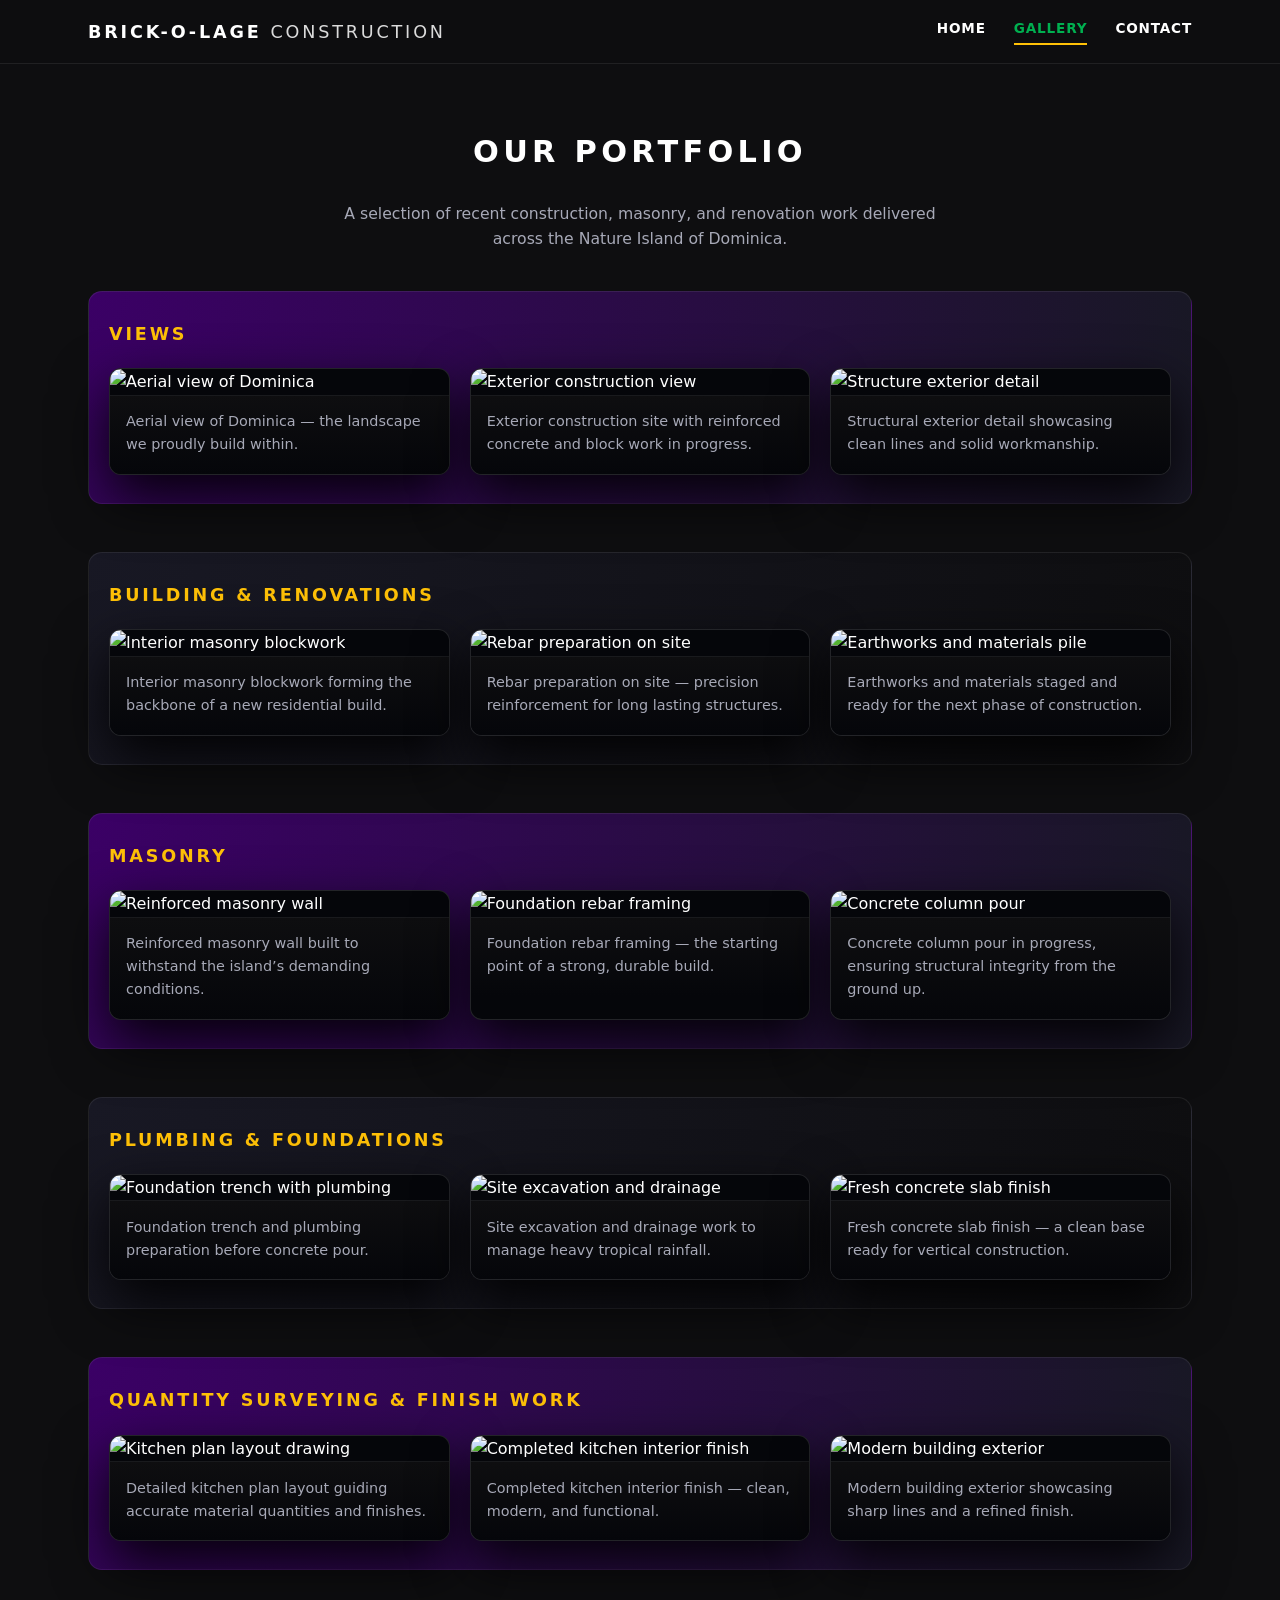
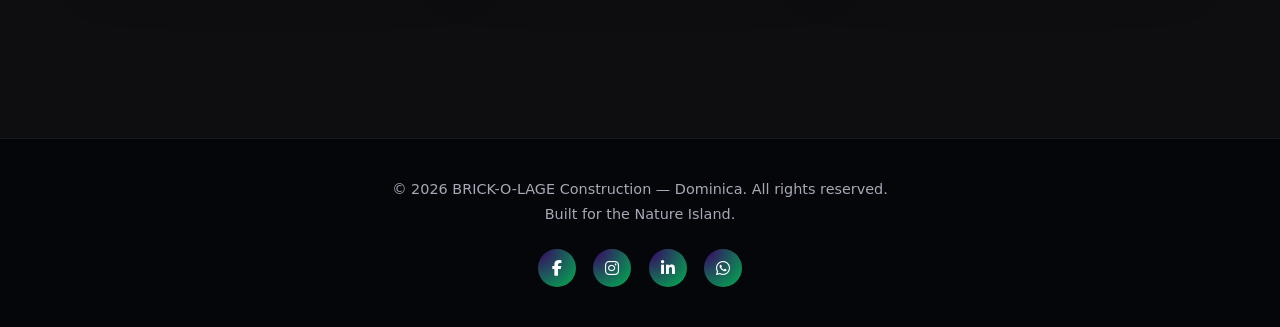
==== gallery.html @ c78da2a5 "intial commit" ====
<!doctype html>
<html lang="en">
  <head>
    <meta charset="UTF-8" />
    <meta name="viewport" content="width=device-width, initial-scale=1" />
    <title>Our Portfolio | Brick-O-LAGE Construction — Dominica</title>
    <link rel="stylesheet" href="css/styles.css" />
    <link
      rel="stylesheet"
      href="https://cdnjs.cloudflare.com/ajax/libs/font-awesome/6.4.0/css/all.min.css"
    />
  </head>
  <body>
    <header class="site-header">
      <nav class="nav" aria-label="Main navigation">
        <a href="index.html" class="nav-logo">
          BRICK-O-LAGE <span>Construction</span>
        </a>

        <button
          class="nav-toggle"
          aria-expanded="false"
          aria-controls="nav-menu"
        >
          <span class="sr-only">Toggle navigation</span>
          <span class="nav-toggle-bar"></span>
          <span class="nav-toggle-bar"></span>
          <span class="nav-toggle-bar"></span>
        </button>

        <ul id="nav-menu" class="nav-menu">
          <li><a href="index.html">Home</a></li>
          <li><a href="gallery.html" class="active">Gallery</a></li>
          <li><a href="contact.html">Contact</a></li>
        </ul>
      </nav>
    </header>

    <main>
      <section class="section">
        <h1 class="section-title">Our Portfolio</h1>
        <p class="section-subtitle">
          A selection of recent construction, masonry, and renovation work
          delivered across the Nature Island of Dominica.
        </p>

        <div class="gallery-section">
          <h2>Views</h2>
          <div class="gallery-grid">
            <div class="gallery-item">
              <figure>
                <!-- Placeholder image path -->
                <img
                  src="assets/images/gallery-dominica-aerial.webp"
                  alt="Aerial view of Dominica"
                />
                <figcaption class="gallery-caption">
                  Aerial view of Dominica — the landscape we proudly build
                  within.
                </figcaption>
              </figure>
            </div>
            <div class="gallery-item">
              <figure>
                <img
                  src="assets/images/gallery-exterior-construction.webp"
                  alt="Exterior construction view"
                />
                <figcaption class="gallery-caption">
                  Exterior construction site with reinforced concrete and block
                  work in progress.
                </figcaption>
              </figure>
            </div>
            <div class="gallery-item">
              <figure>
                <img
                  src="assets/images/gallery-structure-detail.webp"
                  alt="Structure exterior detail"
                />
                <figcaption class="gallery-caption">
                  Structural exterior detail showcasing clean lines and solid
                  workmanship.
                </figcaption>
              </figure>
            </div>
          </div>
        </div>

        <div class="gallery-section section-light">
          <h2>Building &amp; Renovations</h2>
          <div class="gallery-grid">
            <div class="gallery-item">
              <figure>
                <img
                  src="assets/images/gallery-masonry-interior.webp"
                  alt="Interior masonry blockwork"
                />
                <figcaption class="gallery-caption">
                  Interior masonry blockwork forming the backbone of a new
                  residential build.
                </figcaption>
              </figure>
            </div>
            <div class="gallery-item">
              <figure>
                <img
                  src="assets/images/gallery-rebar-prep.webp"
                  alt="Rebar preparation on site"
                />
                <figcaption class="gallery-caption">
                  Rebar preparation on site — precision reinforcement for long
                  lasting structures.
                </figcaption>
              </figure>
            </div>
            <div class="gallery-item">
              <figure>
                <img
                  src="assets/images/gallery-earthworks.webp"
                  alt="Earthworks and materials pile"
                />
                <figcaption class="gallery-caption">
                  Earthworks and materials staged and ready for the next phase
                  of construction.
                </figcaption>
              </figure>
            </div>
          </div>
        </div>

        <div class="gallery-section">
          <h2>Masonry</h2>
          <div class="gallery-grid">
            <div class="gallery-item">
              <figure>
                <img
                  src="assets/images/gallery-reinforced-wall.webp"
                  alt="Reinforced masonry wall"
                />
                <figcaption class="gallery-caption">
                  Reinforced masonry wall built to withstand the island’s
                  demanding conditions.
                </figcaption>
              </figure>
            </div>
            <div class="gallery-item">
              <figure>
                <img
                  src="assets/images/gallery-foundation-rebar.webp"
                  alt="Foundation rebar framing"
                />
                <figcaption class="gallery-caption">
                  Foundation rebar framing — the starting point of a strong,
                  durable build.
                </figcaption>
              </figure>
            </div>
            <div class="gallery-item">
              <figure>
                <img
                  src="assets/images/gallery-column-pour.webp"
                  alt="Concrete column pour"
                />
                <figcaption class="gallery-caption">
                  Concrete column pour in progress, ensuring structural
                  integrity from the ground up.
                </figcaption>
              </figure>
            </div>
          </div>
        </div>

        <div class="gallery-section section-light">
          <h2>Plumbing &amp; Foundations</h2>
          <div class="gallery-grid">
            <div class="gallery-item">
              <figure>
                <img
                  src="assets/images/gallery-foundation-trench.webp"
                  alt="Foundation trench with plumbing"
                />
                <figcaption class="gallery-caption">
                  Foundation trench and plumbing preparation before concrete
                  pour.
                </figcaption>
              </figure>
            </div>
            <div class="gallery-item">
              <figure>
                <img
                  src="assets/images/gallery-site-excavation.webp"
                  alt="Site excavation and drainage"
                />
                <figcaption class="gallery-caption">
                  Site excavation and drainage work to manage heavy tropical
                  rainfall.
                </figcaption>
              </figure>
            </div>
            <div class="gallery-item">
              <figure>
                <img
                  src="assets/images/gallery-concrete-slab.webp"
                  alt="Fresh concrete slab finish"
                />
                <figcaption class="gallery-caption">
                  Fresh concrete slab finish — a clean base ready for vertical
                  construction.
                </figcaption>
              </figure>
            </div>
          </div>
        </div>

        <div class="gallery-section">
          <h2>Quantity Surveying &amp; Finish Work</h2>
          <div class="gallery-grid">
            <div class="gallery-item">
              <figure>
                <img
                  src="assets/images/gallery-kitchen-plan.webp"
                  alt="Kitchen plan layout drawing"
                />
                <figcaption class="gallery-caption">
                  Detailed kitchen plan layout guiding accurate material
                  quantities and finishes.
                </figcaption>
              </figure>
            </div>
            <div class="gallery-item">
              <figure>
                <img
                  src="assets/images/gallery-kitchen-finish.webp"
                  alt="Completed kitchen interior finish"
                />
                <figcaption class="gallery-caption">
                  Completed kitchen interior finish — clean, modern, and
                  functional.
                </figcaption>
              </figure>
            </div>
            <div class="gallery-item">
              <figure>
                <img
                  src="assets/images/gallery-modern-building.webp"
                  alt="Modern building exterior"
                />
                <figcaption class="gallery-caption">
                  Modern building exterior showcasing sharp lines and a refined
                  finish.
                </figcaption>
              </figure>
            </div>
          </div>
        </div>
      </section>
    </main>

    <footer class="footer">
      <p>
        &copy; 2026 BRICK-O-LAGE Construction — Dominica. All rights reserved.
      </p>
      <p>Built for the Nature Island.</p>
      <div class="social-links">
        <a
          href="https://www.facebook.com/brickolageconstruction"
          target="_blank"
          rel="noopener noreferrer"
          aria-label="Facebook"
          title="Follow us on Facebook"
          ><i class="fab fa-facebook-f"></i
        ></a>
        <a
          href="https://www.instagram.com/brickolageconstruction"
          target="_blank"
          rel="noopener noreferrer"
          aria-label="Instagram"
          title="Follow us on Instagram"
          ><i class="fab fa-instagram"></i
        ></a>
        <a
          href="https://www.linkedin.com/company/brickolageconstruction"
          target="_blank"
          rel="noopener noreferrer"
          aria-label="LinkedIn"
          title="Connect on LinkedIn"
          ><i class="fab fa-linkedin-in"></i
        ></a>
        <a
          href="https://wa.me/17673161119"
          target="_blank"
          rel="noopener noreferrer"
          aria-label="WhatsApp"
          title="Message us on WhatsApp"
          ><i class="fab fa-whatsapp"></i
        ></a>
      </div>
    </footer>

    <script src="script.js"></script>
  </body>
</html>
---- css/styles.css ----
:root {
  --bg: #0e0e10;
  --bg-elevated: #181824;
  --bg-soft: #1f1f30;
  --primary-color: #ffffff;
  --secondary-color: #00b050; /* green */
  --accent-color: #ffc107; /* gold */
  --brand-purple: #3b0066;
  --muted: #a7a9b7;
  --border-subtle: rgba(255, 255, 255, 0.08);
  --focus-color: #ffc107;
  --white: #ffffff;
  --font-family:
    "Montserrat", system-ui, -apple-system, BlinkMacSystemFont, "Segoe UI",
    sans-serif;
}

* {
  margin: 0;
  padding: 0;
  box-sizing: border-box;
}

html {
  scroll-behavior: smooth;
}

body {
  font-family: var(--font-family);
  line-height: 1.6;
  color: var(--primary-color);
  background-color: var(--bg);
  font-size: 16px;
}

/* Header / Nav */
.site-header {
  background: rgba(14, 14, 16, 0.96);
  backdrop-filter: blur(12px);
  border-bottom: 1px solid var(--border-subtle);
  position: sticky;
  top: 0;
  z-index: 1000;
}

.nav {
  display: flex;
  justify-content: space-between;
  align-items: center;
  padding: 0.9rem 1.25rem;
  max-width: 1200px;
  margin: 0 auto;
}

.nav-logo {
  font-size: 1.1rem;
  color: var(--primary-color);
  text-transform: uppercase;
  letter-spacing: 0.16em;
  text-decoration: none;
  font-weight: 700;
}

.nav-logo span {
  font-weight: 300;
  opacity: 0.85;
}

.nav-logo:focus {
  outline: 3px solid var(--focus-color);
  outline-offset: 3px;
}

/* Mobile toggle */
.nav-toggle {
  display: flex;
  flex-direction: column;
  background: none;
  border: 1px solid var(--border-subtle);
  cursor: pointer;
  padding: 0.45rem;
  gap: 0.3rem;
  border-radius: 6px;
  background: rgba(255, 255, 255, 0.02);
}

.nav-toggle-bar {
  width: 22px;
  height: 2px;
  background: var(--primary-color);
  transition: all 0.3s ease;
}

.nav-toggle:focus {
  outline: 3px solid var(--focus-color);
  outline-offset: 3px;
}

.nav-toggle[aria-expanded="true"] .nav-toggle-bar:nth-child(2) {
  opacity: 0;
}

.nav-toggle[aria-expanded="true"] .nav-toggle-bar:nth-child(1) {
  transform: translateY(6px) rotate(45deg);
}

.nav-toggle[aria-expanded="true"] .nav-toggle-bar:nth-child(3) {
  transform: translateY(-6px) rotate(-45deg);
}

/* Nav menu */
.nav-menu {
  display: none;
  flex-direction: column;
  position: absolute;
  top: 60px;
  left: 0.75rem;
  right: 0.75rem;
  background: #141422;
  list-style: none;
  border-radius: 10px;
  border: 1px solid var(--border-subtle);
  box-shadow: 0 18px 45px rgba(0, 0, 0, 0.7);
  overflow: hidden;
}

.nav-menu.show {
  display: flex;
}

.nav-menu li + li {
  border-top: 1px solid rgba(255, 255, 255, 0.06);
}

.nav-menu a {
  display: block;
  padding: 0.9rem 1.1rem;
  text-decoration: none;
  color: var(--primary-color);
  font-weight: 600;
  font-size: 0.95rem;
  letter-spacing: 0.06em;
  text-transform: uppercase;
  transition:
    background 0.25s,
    color 0.25s,
    transform 0.15s;
}

.nav-menu a:hover,
.nav-menu a:focus {
  background: rgba(255, 255, 255, 0.06);
  color: var(--accent-color);
}

.nav-menu a.active {
  color: var(--secondary-color);
}

.nav-menu a:focus {
  outline: none;
}

.sr-only {
  position: absolute;
  width: 1px;
  height: 1px;
  padding: 0;
  margin: -1px;
  overflow: hidden;
  clip: rect(0, 0, 0, 0);
  white-space: nowrap;
  border-width: 0;
}

/* Main layout */
main {
  width: 100%;
}

.section {
  padding: 2.75rem 1.25rem 3.25rem;
  max-width: 1200px;
  margin: 0 auto;
}

/* Hero */
.hero {
  background: radial-gradient(circle at top left, #3b0066, #0e0e10);
  padding: 3.25rem 1.25rem 3.5rem;
}

.hero-inner {
  max-width: 1200px;
  margin: 0 auto;
  display: grid;
  grid-template-columns: minmax(0, 1.1fr);
  gap: 2.5rem;
  align-items: center;
}

.hero-content {
  max-width: 640px;
}

.hero-kicker {
  font-size: 0.8rem;
  letter-spacing: 0.18em;
  text-transform: uppercase;
  color: var(--accent-color);
  margin-bottom: 0.75rem;
}

.hero h1 {
  font-size: 2.2rem;
  line-height: 1.15;
  text-transform: uppercase;
  letter-spacing: 0.12em;
  margin-bottom: 1rem;
}

.hero-subtitle {
  font-size: 0.98rem;
  color: var(--muted);
  max-width: 520px;
  margin-bottom: 1.75rem;
}

.hero-actions {
  display: flex;
  flex-wrap: wrap;
  gap: 1rem;
  align-items: center;
}

.hero-link {
  font-size: 0.9rem;
  text-transform: uppercase;
  letter-spacing: 0.12em;
  color: var(--accent-color);
  text-decoration: none;
}

.hero-link:hover {
  color: var(--secondary-color);
}

.hero-image {
  max-width: 420px;
  justify-self: center;
}

.hero-image img {
  width: 100%;
  height: auto;
  border-radius: 18px;
  border: 2px solid rgba(255, 255, 255, 0.18);
  box-shadow: 0 26px 60px rgba(0, 0, 0, 0.85);
  object-fit: cover;
}

/* Banner strip */
.banner-strip {
  background: linear-gradient(
    90deg,
    rgba(59, 0, 102, 0.9),
    rgba(0, 176, 80, 0.9)
  );
  padding: 0.9rem 1.25rem;
  text-align: center;
  border-top: 1px solid var(--border-subtle);
  border-bottom: 1px solid var(--border-subtle);
}

.banner-strip p {
  max-width: 1200px;
  margin: 0 auto;
  font-size: 0.9rem;
  letter-spacing: 0.16em;
  text-transform: uppercase;
}

/* Section titles */
.section-title {
  text-align: center;
  font-size: 1.9rem;
  letter-spacing: 0.14em;
  text-transform: uppercase;
  margin-bottom: 1.5rem;
}

.section-subtitle {
  text-align: center;
  font-size: 0.98rem;
  color: var(--muted);
  margin-bottom: 2.5rem;
  max-width: 620px;
  margin-left: auto;
  margin-right: auto;
}

/* Steps */
.steps-grid {
  display: grid;
  grid-template-columns: 1fr;
  gap: 1.5rem;
}

.step-card {
  background: radial-gradient(circle at top left, #3b0066, #181824);
  border-radius: 14px;
  padding: 1.5rem 1.4rem;
  border: 1px solid var(--border-subtle);
  box-shadow: 0 18px 45px rgba(0, 0, 0, 0.7);
}

.step-icon {
  width: 34px;
  height: 34px;
  border-radius: 999px;
  display: inline-flex;
  align-items: center;
  justify-content: center;
  background: linear-gradient(
    135deg,
    var(--secondary-color),
    var(--accent-color)
  );
  color: #0e0e10;
  font-weight: 700;
  font-size: 0.9rem;
  margin-bottom: 0.9rem;
}

.step-card h3 {
  font-size: 1rem;
  text-transform: uppercase;
  letter-spacing: 0.12em;
  margin-bottom: 0.6rem;
}

.step-card p {
  font-size: 0.92rem;
  color: var(--muted);
}

/* Highlight section */
.section-highlight {
  background: radial-gradient(circle at top left, #181824, #0e0e10);
  border-top: 1px solid var(--border-subtle);
}

.highlight-grid {
  display: grid;
  grid-template-columns: 1fr;
  gap: 2rem;
}

.highlight-block h2,
.highlight-block h3 {
  text-transform: uppercase;
  letter-spacing: 0.12em;
}

.highlight-block h2 {
  font-size: 1.4rem;
  margin-bottom: 0.9rem;
}

.highlight-block h3 {
  font-size: 1.05rem;
  margin-bottom: 0.75rem;
}

.highlight-block p {
  font-size: 0.95rem;
  color: var(--muted);
}

.highlight-list {
  list-style: none;
  margin: 0 0 1rem;
  padding: 0;
}

.highlight-list li {
  font-size: 0.95rem;
  color: var(--muted);
  margin-bottom: 0.4rem;
}

/* Buttons */
.btn {
  display: inline-block;
  padding: 0.8rem 1.7rem;
  background: linear-gradient(
    135deg,
    var(--secondary-color),
    var(--accent-color)
  );
  color: #0e0e10;
  text-decoration: none;
  border-radius: 999px;
  transition:
    transform 0.2s ease,
    box-shadow 0.25s ease,
    filter 0.2s ease;
  border: none;
  font-weight: 700;
  font-size: 0.9rem;
  letter-spacing: 0.14em;
  text-transform: uppercase;
  cursor: pointer;
}

.btn:hover {
  transform: translateY(-2px);
  box-shadow: 0 16px 40px rgba(0, 0, 0, 0.85);
  filter: brightness(1.05);
}

.btn:focus {
  outline: 3px solid var(--focus-color);
  outline-offset: 3px;
}

.btn:active {
  transform: translateY(0);
  box-shadow: 0 10px 24px rgba(0, 0, 0, 0.75);
}

/* Gallery */
.gallery-section {
  margin-bottom: 3rem;
  padding: 1.75rem 1.25rem;
  border-radius: 14px;
  background: radial-gradient(circle at top left, #3b0066, #181824);
  border: 1px solid var(--border-subtle);
}

.gallery-section.section-light {
  background: radial-gradient(circle at top left, #181824, #0e0e10);
}

.gallery-section h2 {
  font-size: 1.1rem;
  margin-bottom: 1.25rem;
  color: var(--accent-color);
  text-transform: uppercase;
  letter-spacing: 0.16em;
}

.gallery-grid {
  display: grid;
  grid-template-columns: 1fr;
  gap: 1.25rem;
}

.gallery-item {
  position: relative;
  overflow: hidden;
  border-radius: 12px;
  background: #05060a;
  border: 1px solid rgba(255, 255, 255, 0.12);
  box-shadow: 0 22px 55px rgba(0, 0, 0, 0.9);
}

.gallery-item figure {
  margin: 0;
}

.gallery-item img {
  width: 100%;
  height: 220px;
  object-fit: cover;
  transition:
    transform 0.6s ease,
    filter 0.4s ease;
  filter: saturate(1.05) contrast(1.05);
}

.gallery-item:hover img {
  transform: scale(1.06);
  filter: saturate(1.15) contrast(1.1);
}

.gallery-caption {
  padding: 0.9rem 1rem 1.1rem;
  font-size: 0.9rem;
  color: var(--muted);
  background: linear-gradient(to bottom, #0e0e10, #05060a);
  border-top: 1px solid rgba(255, 255, 255, 0.08);
}

/* Contact */
.contact {
  display: grid;
  grid-template-columns: 1fr;
  gap: 2rem;
}

.contact-form {
  background: #181824;
  padding: 1.75rem 1.5rem;
  border-radius: 14px;
  border: 1px solid var(--border-subtle);
  box-shadow: 0 22px 55px rgba(0, 0, 0, 0.9);
}

.contact-form h2 {
  font-size: 1.1rem;
  color: var(--accent-color);
  margin-bottom: 1.5rem;
  text-transform: uppercase;
  letter-spacing: 0.16em;
}

.contact-form form {
  display: flex;
  flex-direction: column;
}

.form-group {
  margin-bottom: 1.25rem;
}

.form-group label {
  display: block;
  margin-bottom: 0.45rem;
  font-weight: 600;
  color: var(--primary-color);
  font-size: 0.85rem;
  letter-spacing: 0.12em;
  text-transform: uppercase;
}

.form-group input,
.form-group textarea {
  width: 100%;
  padding: 0.75rem 0.85rem;
  border-radius: 8px;
  border: 1px solid rgba(255, 255, 255, 0.18);
  font-family: inherit;
  font-size: 0.95rem;
  background: #05060a;
  color: var(--primary-color);
  transition:
    border-color 0.25s,
    box-shadow 0.25s,
    background 0.25s;
}

.form-group input::placeholder,
.form-group textarea::placeholder {
  color: rgba(255, 255, 255, 0.35);
}

.form-group input:focus,
.form-group textarea:focus {
  outline: none;
  border-color: var(--secondary-color);
  box-shadow: 0 0 0 1px rgba(0, 176, 80, 0.6);
  background: #05060a;
}

.form-feedback {
  margin-top: 1rem;
  padding: 0.9rem 1rem;
  background-color: rgba(0, 176, 80, 0.12);
  color: #b7f7c4;
  border: 1px solid rgba(0, 176, 80, 0.6);
  border-radius: 8px;
  font-weight: 600;
  font-size: 0.9rem;
}

/* Contact info */
.contact-info {
  background: #141422;
  padding: 1.75rem 1.5rem;
  border-radius: 14px;
  border: 1px solid var(--border-subtle);
}

.contact-info h2 {
  font-size: 1.1rem;
  color: var(--accent-color);
  margin-bottom: 1.25rem;
  text-transform: uppercase;
  letter-spacing: 0.16em;
}

.contact-info h3 {
  font-size: 0.95rem;
  color: var(--secondary-color);
  margin-top: 1.5rem;
  margin-bottom: 0.75rem;
  text-transform: uppercase;
  letter-spacing: 0.16em;
}

.contact-info p {
  margin-bottom: 0.75rem;
  line-height: 1.7;
  font-size: 0.95rem;
  color: var(--muted);
}

.contact-info a {
  color: var(--accent-color);
  text-decoration: none;
}

.contact-info a:hover {
  color: var(--secondary-color);
}

/* Map */
.contact-map {
  margin-top: 1.5rem;
}

.contact-map iframe {
  width: 100%;
  height: 260px;
  border-radius: 10px;
  border: 1px solid var(--border-subtle);
  background: #05060a;
}

/* Social links (footer) */
.footer {
  background: #05060a;
  color: var(--muted);
  text-align: center;
  padding: 2.25rem 1.25rem 2.5rem;
  margin-top: 3rem;
  border-top: 1px solid var(--border-subtle);
}

.footer p {
  margin: 0.15rem 0;
  font-size: 0.9rem;
}

.social-links {
  display: flex;
  justify-content: center;
  gap: 1.1rem;
  margin-top: 1.4rem;
}

.social-links a {
  display: inline-flex;
  align-items: center;
  justify-content: center;
  width: 38px;
  height: 38px;
  background: radial-gradient(
    circle at top left,
    var(--brand-purple),
    var(--secondary-color)
  );
  color: #ffffff;
  border-radius: 999px;
  text-decoration: none;
  transition:
    transform 0.2s ease,
    box-shadow 0.25s ease,
    filter 0.2s ease;
  font-size: 1rem;
}

.social-links a:hover {
  transform: translateY(-3px);
  box-shadow: 0 14px 32px rgba(0, 0, 0, 0.9);
  filter: brightness(1.05);
}

.social-links a:focus {
  outline: 3px solid var(--focus-color);
  outline-offset: 3px;
}

/* Large social links (contact page) */
.social-links-large {
  display: flex;
  flex-direction: column;
  gap: 0.7rem;
  margin-top: 0.75rem;
}

.social-links-large a {
  display: flex;
  align-items: center;
  gap: 0.55rem;
  padding: 0.7rem 0.9rem;
  background: #181824;
  color: var(--muted);
  text-decoration: none;
  border-radius: 999px;
  font-weight: 600;
  font-size: 0.9rem;
  border: 1px solid var(--border-subtle);
  transition:
    background 0.25s,
    color 0.25s,
    transform 0.15s,
    box-shadow 0.25s;
}

.social-links-large a i {
  font-size: 1rem;
  color: var(--accent-color);
}

.social-links-large a:hover {
  background: radial-gradient(
    circle at top left,
    var(--brand-purple),
    var(--secondary-color)
  );
  color: #ffffff;
  box-shadow: 0 16px 40px rgba(0, 0, 0, 0.9);
  transform: translateY(-2px);
}

.social-links-large a:hover i {
  color: #ffffff;
}

.social-links-large a:focus {
  outline: 3px solid var(--focus-color);
  outline-offset: 3px;
}

/* Responsive */
@media (min-width: 640px) {
  .nav {
    padding: 1rem 1.75rem;
  }

  .hero {
    padding: 3.5rem 1.75rem 3.75rem;
  }

  .hero-inner {
    grid-template-columns: minmax(0, 1.1fr);
  }

  .hero h1 {
    font-size: 2.6rem;
  }

  .section {
    padding: 3.25rem 1.75rem 3.75rem;
  }

  .steps-grid {
    grid-template-columns: repeat(2, minmax(0, 1fr));
  }

  .gallery-grid {
    grid-template-columns: repeat(2, minmax(0, 1fr));
  }

  .gallery-item img {
    height: 240px;
  }

  .contact-form,
  .contact-info {
    padding: 2rem 1.75rem;
  }

  .contact-map iframe {
    height: 280px;
  }
}

@media (min-width: 768px) {
  .nav {
    padding: 1rem 2.25rem;
  }

  .nav-toggle {
    display: none;
  }

  .nav-menu {
    display: flex !important;
    position: static;
    flex-direction: row;
    background: transparent;
    box-shadow: none;
    border-radius: 0;
    border: none;
  }

  .nav-menu li + li {
    border-top: none;
    margin-left: 1.75rem;
  }

  .nav-menu a {
    padding: 0;
    font-size: 0.85rem;
  }

  .nav-menu a.active {
    border-bottom: 2px solid var(--accent-color);
    padding-bottom: 0.2rem;
  }

  .hero-inner {
    grid-template-columns: minmax(0, 1.1fr) minmax(0, 0.9fr);
  }

  .section {
    padding: 3.5rem 2.25rem 4rem;
  }

  .steps-grid {
    grid-template-columns: repeat(3, minmax(0, 1fr));
  }

  .gallery-grid {
    grid-template-columns: repeat(3, minmax(0, 1fr));
  }

  .gallery-item img {
    height: 250px;
  }

  .contact {
    grid-template-columns: minmax(0, 1.1fr) minmax(0, 0.9fr);
    gap: 2.5rem;
  }

  .contact-map iframe {
    height: 300px;
  }

  .highlight-grid {
    grid-template-columns: minmax(0, 1.1fr) minmax(0, 0.9fr);
  }
}

@media (min-width: 1024px) {
  .nav {
    padding: 1.1rem 3rem;
    max-width: 1200px;
  }

  .hero {
    padding: 4rem 3rem 4.5rem;
  }

  .hero h1 {
    font-size: 3rem;
  }

  .section {
    padding: 4rem 3rem 4.5rem;
    max-width: 1200px;
  }

  .gallery-item img {
    height: 270px;
  }

  .contact-map iframe {
    height: 320px;
  }
}

/* Reduced motion */
@media (prefers-reduced-motion: reduce) {
  * {
    animation-duration: 0.01ms !important;
    animation-iteration-count: 1 !important;
    transition-duration: 0.01ms !important;
  }
}
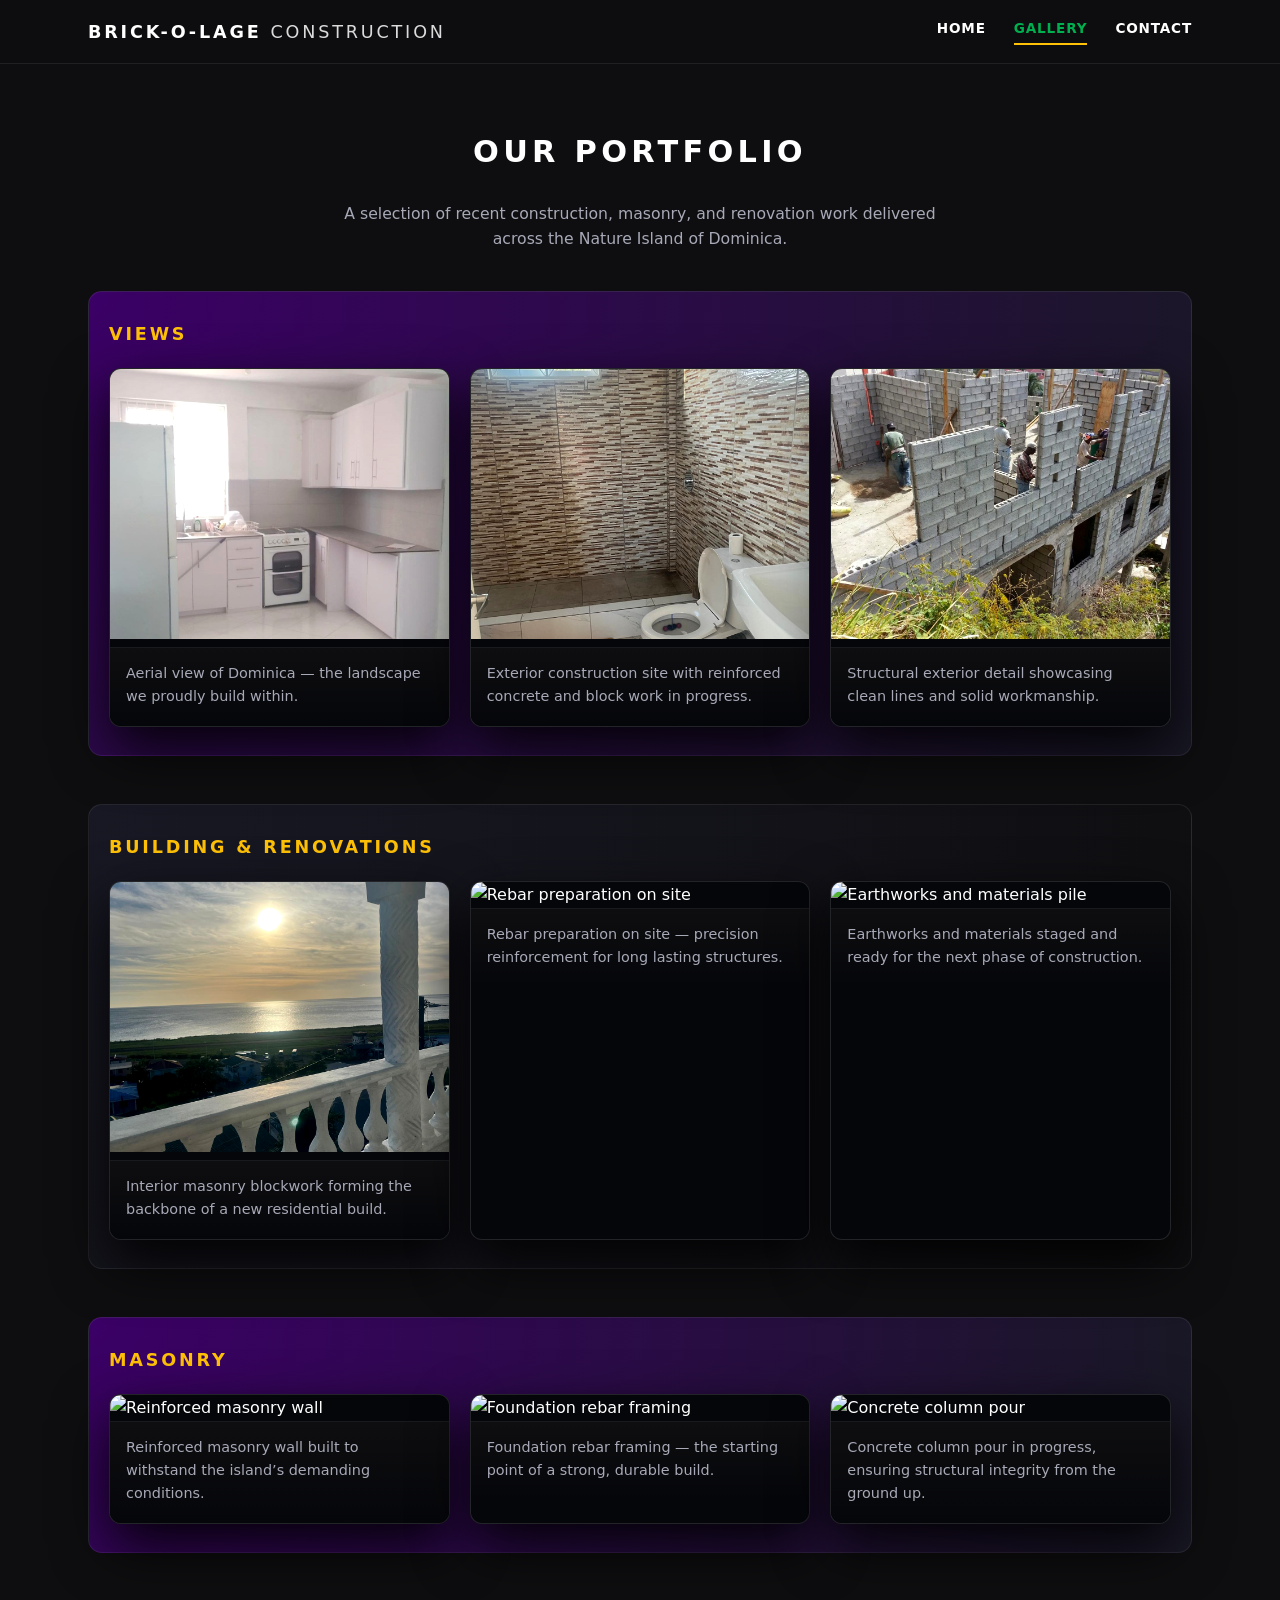
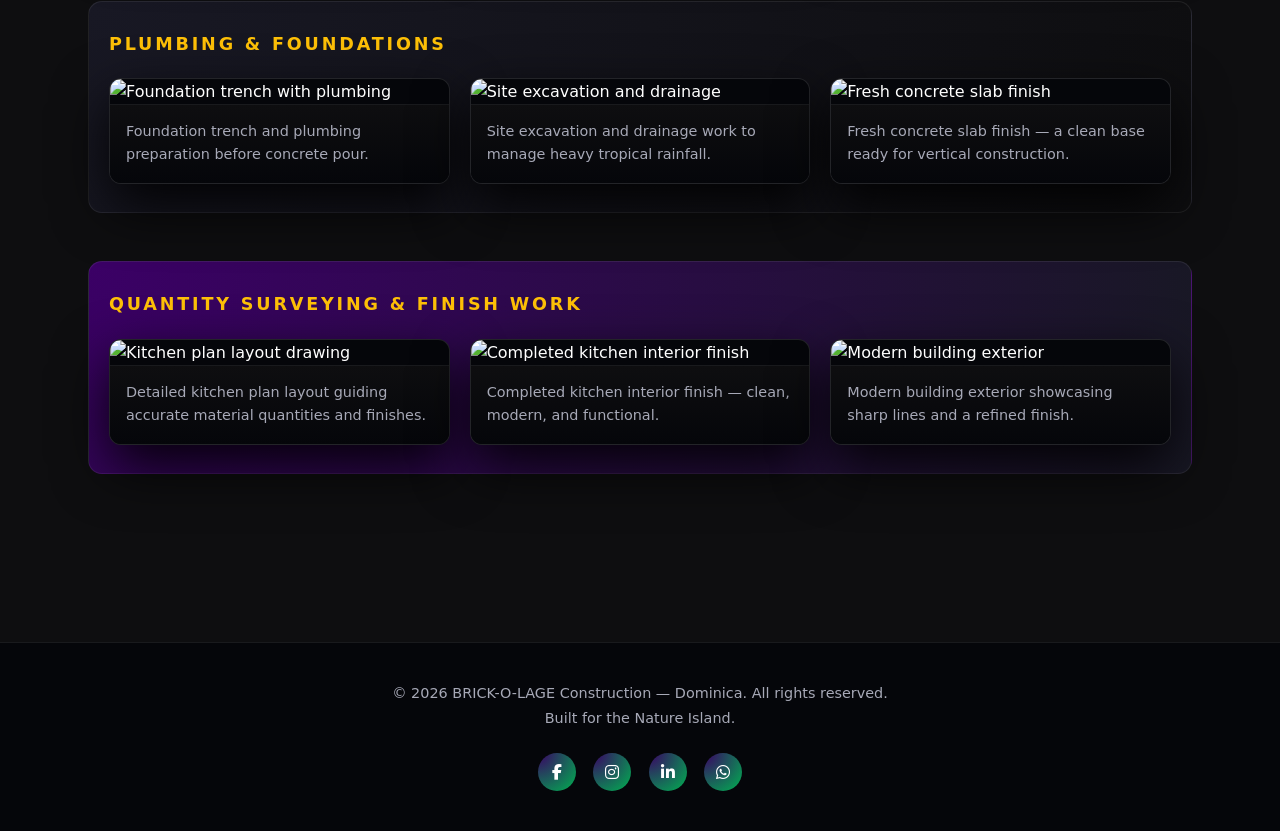
==== commit cdaec24f: "added 4 pics" ====
--- a/gallery.html
+++ b/gallery.html
@@ -51,7 +51,7 @@
               <figure>
                 <!-- Placeholder image path -->
                 <img
-                  src="assets/images/gallery-dominica-aerial.webp"
+                  src="img/WhatsApp Image 2026-05-15 at 10.01.24 (2).jpeg"
                   alt="Aerial view of Dominica"
                 />
                 <figcaption class="gallery-caption">
@@ -63,7 +63,7 @@
             <div class="gallery-item">
               <figure>
                 <img
-                  src="assets/images/gallery-exterior-construction.webp"
+                  src="img/WhatsApp Image 2026-05-15 at 10.01.24 (6).jpeg"
                   alt="Exterior construction view"
                 />
                 <figcaption class="gallery-caption">
@@ -75,7 +75,7 @@
             <div class="gallery-item">
               <figure>
                 <img
-                  src="assets/images/gallery-structure-detail.webp"
+                  src="img/WhatsApp Image 2026-05-15 at 10.01.24 (21).jpeg"
                   alt="Structure exterior detail"
                 />
                 <figcaption class="gallery-caption">
@@ -93,7 +93,7 @@
             <div class="gallery-item">
               <figure>
                 <img
-                  src="assets/images/gallery-masonry-interior.webp"
+                  src="img/WhatsApp Image 2026-05-15 at 10.01.24 (23).jpeg"
                   alt="Interior masonry blockwork"
                 />
                 <figcaption class="gallery-caption">
@@ -105,7 +105,7 @@
             <div class="gallery-item">
               <figure>
                 <img
-                  src="assets/images/gallery-rebar-prep.webp"
+                  src="img/WhatsApp Image 2026-05-15 at 10.01.24 (24).jpeg"
                   alt="Rebar preparation on site"
                 />
                 <figcaption class="gallery-caption">
